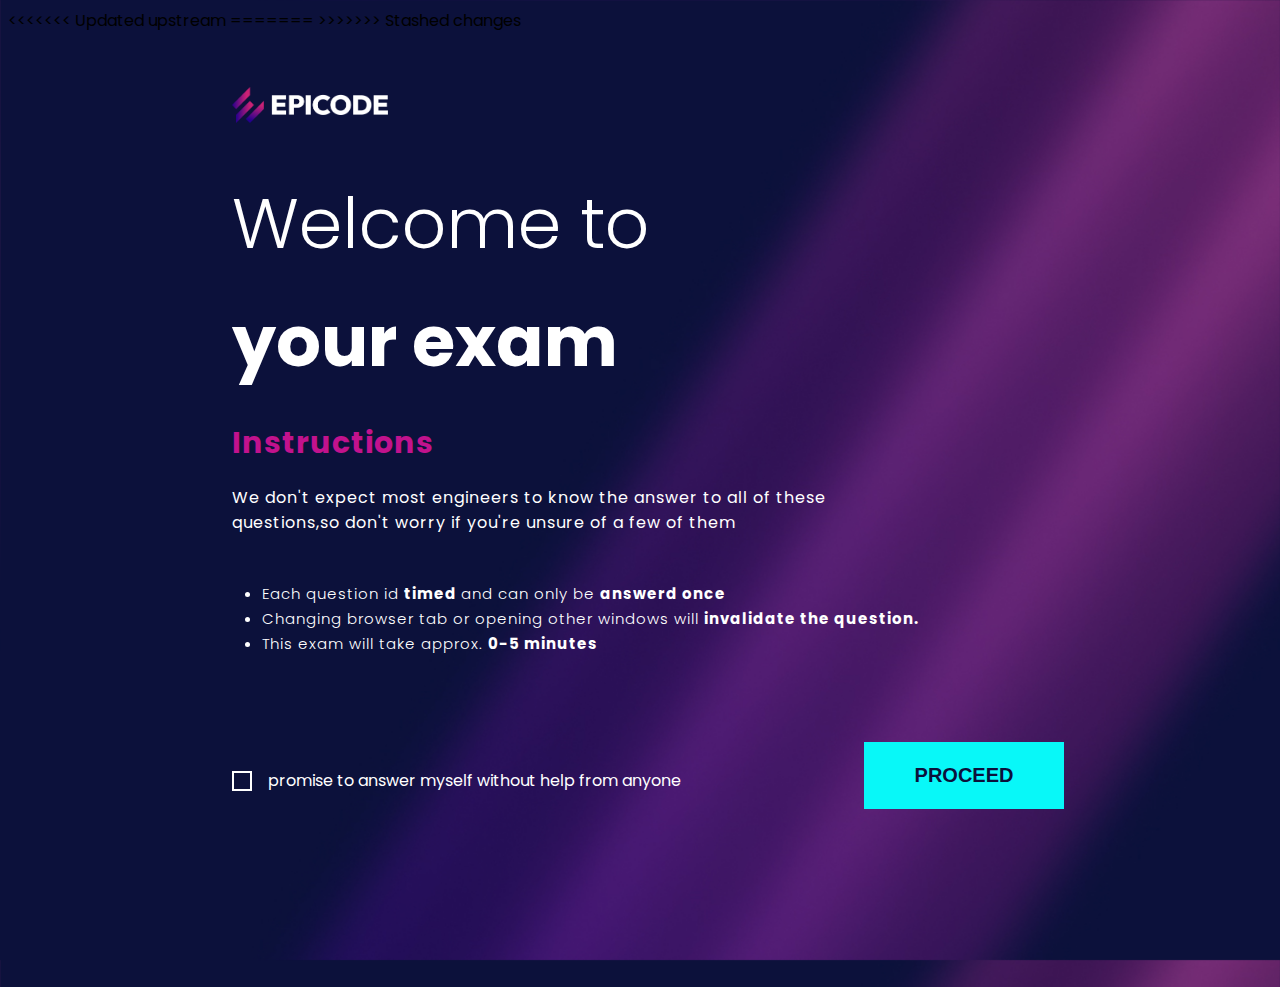
==== index.html @ f3312c11 "add-more-css-style" ====
<!DOCTYPE html>
<html lang="en">
  <head>
    <meta charset="UTF-8" />
    <meta http-equiv="X-UA-Compatible" content="IE=edge" />
    <meta name="viewport" content="width=device-width, initial-scale=1.0" />
    <link rel="stylesheet" href="style.css" />
<<<<<<< Updated upstream
    <link rel="preconnect" href="https://fonts.googleapis.com" />
    <link rel="preconnect" href="https://fonts.gstatic.com" crossorigin />
    <link
      href="https://fonts.googleapis.com/css2?family=Poppins:wght@100;200;300;400&family=Roboto:wght@300;400;500;700&display=swap"
      rel="stylesheet"
    />
=======

>>>>>>> Stashed changes
    <title>Benchmark-app</title>
  </head>
  <body>
    <div class="container">
      <div class="header">
        <div class="logo">
          <img id="logoImg" src="./assets/epicode_logo.png" alt="" />
        </div>
        <div class="content">
          <h1>Welcome to</h1>
          <h2>your exam</h2>
        </div>
        <div class="textContent">
          <h3>Instructions</h3>
          <p>
            We don't expect most engineers to know the answer to all of these<br />
            questions,so don't worry if you're unsure of a few of them
          </p>
          <ul>
            <li>
              Each question id <span>timed </span>and can only be
              <span>answerd once</span>
            </li>
            <li>
              Changing browser tab or opening other windows will
              <span>invalidate the question.</span>
            </li>
            <li>This exam will take approx. <span>0-5 minutes</span></li>
          </ul>
        </div>
        <div class="footerPart">
          <p>
            <input type="checkbox" />
            <label>
              <span class="custom-checkbox"></span
              ><span id="checkbocText">
                promise to answer myself without help from anyone</span
              >
            </label>
            <!-- <input type="checkbox" name="" id="checkBox" /> I promise to answer
            myself without help from anyone -->
          </p>
          <button id="prceedBtn">PROCEED</button>
        </div>
      </div>
    </div>
  </body>
</html>
---- style.css ----
<<<<<<< Updated upstream
*{
    margin: 0;
    padding: 0;
}
body{
    background-image: url("./assets/bg.jpg");
    width: 100%;
    height: 100vh;
    position: relative;
    font-family: 'Poppins', sans-serif;
    background-size: cover;
}
/* main container */
.container{
    width: 70%;
    height: 100vh;
    /* background-color: aqua;  */
    position: relative;
    margin: 0 auto;
    top: 8vh;
}
/* logo div */
.logo{
    height: 100px;
}
#logoImg{
    height: 50px;
}
.content{
    color: white;
    line-height: 85px;
}
h1{
    font-weight: 300;
    font-size: 100px;
}
h2{
    font-weight: bolder;
    font-size: 100px;
}
.textContent{
    margin-top: 60px;
    color: white;
    line-height: 25px !important;
}
.textContent p{
    margin-top: 20px;
    letter-spacing: 1px;
}
h3{
   color: #c2128d;
   font-size: 30px; 
   top: 20px;
   letter-spacing: 1px;
}
.footerPart{
    display: flex;
    justify-content: space-between;
}
ul{
    padding: 30px;
}
ul span{
    font-weight: bold;
}
li{
    font-size: 15px;
    font-weight: 300;
    letter-spacing: 1px;
}
.footerPart{
    position: relative;
    top: 30px;
    width: 100%;
    margin: 0 auto;
    color: white;
}

#prceedBtn{
    padding: 15px 40px;
    font-size: 20px;
    font-weight: bold;
    background-color: rgb(8, 248, 248);
    border: none;
    width: 200px;
    margin-top: -10px;
}
#prceedBtn:hover{
    box-shadow: rgba(50, 204, 243, 0.973) 2px 2px 29px 0px;
    transition: box-shadow 0.3s ease-in;
}

[type="checkbox"] {
    opacity: 0;
    position: absolute;
    align-items: center;
}

.custom-checkbox {
    min-width: 1rem;
    min-height: 1rem;
    margin-right: 0.75em;
    border: 2px solid currentColor;
    display: inline-block;
    margin-bottom: -5px;
    cursor: pointer;
}

[type="checkbox"]:checked+label .custom-checkbox {
    border-color: rgb(255, 255, 255);
    background: rgb(255, 255, 255);
    box-shadow: inset 0 0 0 2px white;
}
/* #checkbocText{
    padding-bottom: 15px;
} */
=======
@import url("https://fonts.googleapis.com/css2?family=Inter:wght@100;200;300;400;500;600;700;800;900&family=Roboto+Mono:ital,wght@0,100;0,200;0,300;0,400;0,500;0,600;0,700;1,100;1,200;1,300;1,400;1,500;1,600;1,700&family=Outfit:wght@100;200;300;400;500;600;700;800;900&display=swap");
* {
  margin: 0;
  padding: 0;
}
body {
  background-image: url("./assets/bg.jpg");
  width: 100%;
  height: 100vh;
  position: relative;
  font-family: "Poppins", sans-serif;
  background-size: cover;
  overflow: hidden;
}
/* main container */
.container {
  width: 65%;
  height: 100vh;
  /* background-color: aqua;  */
  position: relative;
  margin: 0 auto;
  top: 6vh;
}
/* logo div */
.logo {
  height: 60px;
}
#logoImg {
  height: 36px;
}
.content {
  margin-top: 40px;
  color: white;
  line-height: 60px;
}
h1 {
  font-weight: 300;
  font-size: 70px;
}
h2 {
  font-weight: bolder;
  font-size: 70px;
}
.textContent {
  margin-top: 50px;
  color: white;
  line-height: 25px !important;
}
.textContent p {
  margin-top: 20px;
  letter-spacing: 1px;
}
h3 {
  color: #c2128d;
  font-size: 30px;
  top: 20px;
  letter-spacing: 1px;
}

ul {
  padding: 30px;
}
ul span {
  font-weight: bold;
}
li {
  font-size: 15px;
  font-weight: 300;
  letter-spacing: 1px;
}
.footerPart {
  display: flex;
  justify-content: space-between;
  position: relative;
  top: 50px;
  width: 100%;
  margin: 0 auto;
  color: white;
}

#prceedBtn {
  padding: 15px 40px;
  font-size: 20px;
  font-weight: bold;
  background-color: rgb(8, 248, 248);
  border: none;
  width: 200px;
  margin-top: -10px;
  color: #0b113b;
}
#prceedBtn:hover {
  box-shadow: rgba(50, 204, 243, 0.973) 2px 2px 29px 0px;
  transition: box-shadow 0.3s ease-in;
}

[type="checkbox"] {
  opacity: 0;
  position: absolute;
  align-items: center;
}

.custom-checkbox {
  min-width: 1rem;
  min-height: 1rem;
  margin-right: 0.75em;
  border: 2px solid currentColor;
  display: inline-block;
  margin-bottom: -5px;
  cursor: pointer;
}

[type="checkbox"]:checked + label .custom-checkbox {
  border-color: rgb(255, 255, 255);
  background: rgb(255, 255, 255);
  box-shadow: inset 0 0 0 2px white;
}
/* #checkbocText{
    padding-bottom: 15px;
} */
>>>>>>> Stashed changes
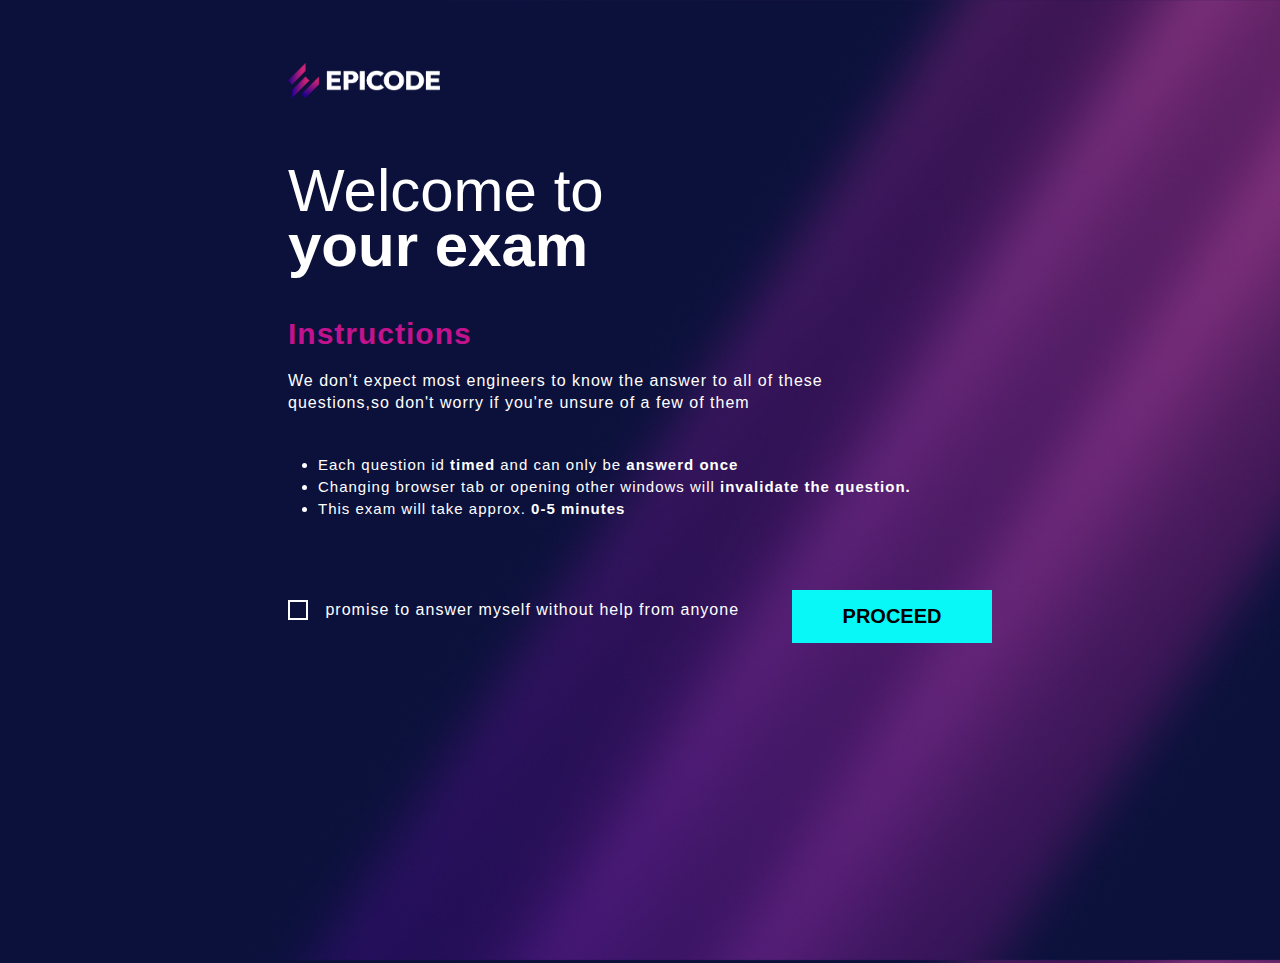
==== commit caf90914: "Corections-font-margins" ====
--- a/index.html
+++ b/index.html
@@ -5,16 +5,14 @@
     <meta http-equiv="X-UA-Compatible" content="IE=edge" />
     <meta name="viewport" content="width=device-width, initial-scale=1.0" />
     <link rel="stylesheet" href="style.css" />
-<<<<<<< Updated upstream
+
     <link rel="preconnect" href="https://fonts.googleapis.com" />
     <link rel="preconnect" href="https://fonts.gstatic.com" crossorigin />
     <link
       href="https://fonts.googleapis.com/css2?family=Poppins:wght@100;200;300;400&family=Roboto:wght@300;400;500;700&display=swap"
       rel="stylesheet"
     />
-=======
 
->>>>>>> Stashed changes
     <title>Benchmark-app</title>
   </head>
   <body>
--- a/style.css
+++ b/style.css
@@ -1,122 +1,3 @@
-<<<<<<< Updated upstream
-*{
-    margin: 0;
-    padding: 0;
-}
-body{
-    background-image: url("./assets/bg.jpg");
-    width: 100%;
-    height: 100vh;
-    position: relative;
-    font-family: 'Poppins', sans-serif;
-    background-size: cover;
-}
-/* main container */
-.container{
-    width: 70%;
-    height: 100vh;
-    /* background-color: aqua;  */
-    position: relative;
-    margin: 0 auto;
-    top: 8vh;
-}
-/* logo div */
-.logo{
-    height: 100px;
-}
-#logoImg{
-    height: 50px;
-}
-.content{
-    color: white;
-    line-height: 85px;
-}
-h1{
-    font-weight: 300;
-    font-size: 100px;
-}
-h2{
-    font-weight: bolder;
-    font-size: 100px;
-}
-.textContent{
-    margin-top: 60px;
-    color: white;
-    line-height: 25px !important;
-}
-.textContent p{
-    margin-top: 20px;
-    letter-spacing: 1px;
-}
-h3{
-   color: #c2128d;
-   font-size: 30px; 
-   top: 20px;
-   letter-spacing: 1px;
-}
-.footerPart{
-    display: flex;
-    justify-content: space-between;
-}
-ul{
-    padding: 30px;
-}
-ul span{
-    font-weight: bold;
-}
-li{
-    font-size: 15px;
-    font-weight: 300;
-    letter-spacing: 1px;
-}
-.footerPart{
-    position: relative;
-    top: 30px;
-    width: 100%;
-    margin: 0 auto;
-    color: white;
-}
-
-#prceedBtn{
-    padding: 15px 40px;
-    font-size: 20px;
-    font-weight: bold;
-    background-color: rgb(8, 248, 248);
-    border: none;
-    width: 200px;
-    margin-top: -10px;
-}
-#prceedBtn:hover{
-    box-shadow: rgba(50, 204, 243, 0.973) 2px 2px 29px 0px;
-    transition: box-shadow 0.3s ease-in;
-}
-
-[type="checkbox"] {
-    opacity: 0;
-    position: absolute;
-    align-items: center;
-}
-
-.custom-checkbox {
-    min-width: 1rem;
-    min-height: 1rem;
-    margin-right: 0.75em;
-    border: 2px solid currentColor;
-    display: inline-block;
-    margin-bottom: -5px;
-    cursor: pointer;
-}
-
-[type="checkbox"]:checked+label .custom-checkbox {
-    border-color: rgb(255, 255, 255);
-    background: rgb(255, 255, 255);
-    box-shadow: inset 0 0 0 2px white;
-}
-/* #checkbocText{
-    padding-bottom: 15px;
-} */
-=======
-@import url("https://fonts.googleapis.com/css2?family=Inter:wght@100;200;300;400;500;600;700;800;900&family=Roboto+Mono:ital,wght@0,100;0,200;0,300;0,400;0,500;0,600;0,700;1,100;1,200;1,300;1,400;1,500;1,600;1,700&family=Outfit:wght@100;200;300;400;500;600;700;800;900&display=swap");
 * {
   margin: 0;
   padding: 0;
@@ -126,65 +7,74 @@
   width: 100%;
   height: 100vh;
   position: relative;
-  font-family: "Poppins", sans-serif;
+  /* font-family: 'Inter', sans-serif; */
+  /* font-family: 'Outfit', sans-serif; */
   background-size: cover;
-  overflow: hidden;
 }
 /* main container */
 .container {
-  width: 65%;
+  width: 55%;
   height: 100vh;
   /* background-color: aqua;  */
   position: relative;
   margin: 0 auto;
-  top: 6vh;
+  top: 7vh;
 }
 /* logo div */
 .logo {
-  height: 60px;
+  height: 40px;
+  margin-bottom: 60px;
 }
 #logoImg {
-  height: 36px;
+  height: 35px;
 }
 .content {
-  margin-top: 40px;
   color: white;
-  line-height: 60px;
+  line-height: 55px;
 }
 h1 {
-  font-weight: 300;
-  font-size: 70px;
+  font-weight: lighter;
+  font-size: 60px;
+  /* font-family: 'Inter', sans-serif; */
+  font-family: "Outfit", sans-serif;
 }
 h2 {
   font-weight: bolder;
-  font-size: 70px;
+  font-size: 60px;
+  /* font-family: 'Inter', sans-serif; */
+  font-family: "Outfit", sans-serif;
 }
 .textContent {
   margin-top: 50px;
   color: white;
-  line-height: 25px !important;
+  line-height: 22px;
 }
 .textContent p {
-  margin-top: 20px;
+  margin-top: 25px;
   letter-spacing: 1px;
+  font-family: "Inter", sans-serif;
 }
 h3 {
   color: #c2128d;
   font-size: 30px;
   top: 20px;
   letter-spacing: 1px;
+  font-family: "Outfit", sans-serif;
 }
 
 ul {
+  margin-top: 10px;
   padding: 30px;
 }
 ul span {
   font-weight: bold;
+  font-family: "Inter", sans-serif;
 }
 li {
   font-size: 15px;
-  font-weight: 300;
+  font-weight: 200;
   letter-spacing: 1px;
+  font-family: "Inter", sans-serif;
 }
 .footerPart {
   display: flex;
@@ -194,6 +84,9 @@
   width: 100%;
   margin: 0 auto;
   color: white;
+  font-family: "Inter", sans-serif;
+  letter-spacing: 1px;
+  font-weight: 200;
 }
 
 #prceedBtn {
@@ -204,7 +97,6 @@
   border: none;
   width: 200px;
   margin-top: -10px;
-  color: #0b113b;
 }
 #prceedBtn:hover {
   box-shadow: rgba(50, 204, 243, 0.973) 2px 2px 29px 0px;
@@ -235,4 +127,3 @@
 /* #checkbocText{
     padding-bottom: 15px;
 } */
->>>>>>> Stashed changes
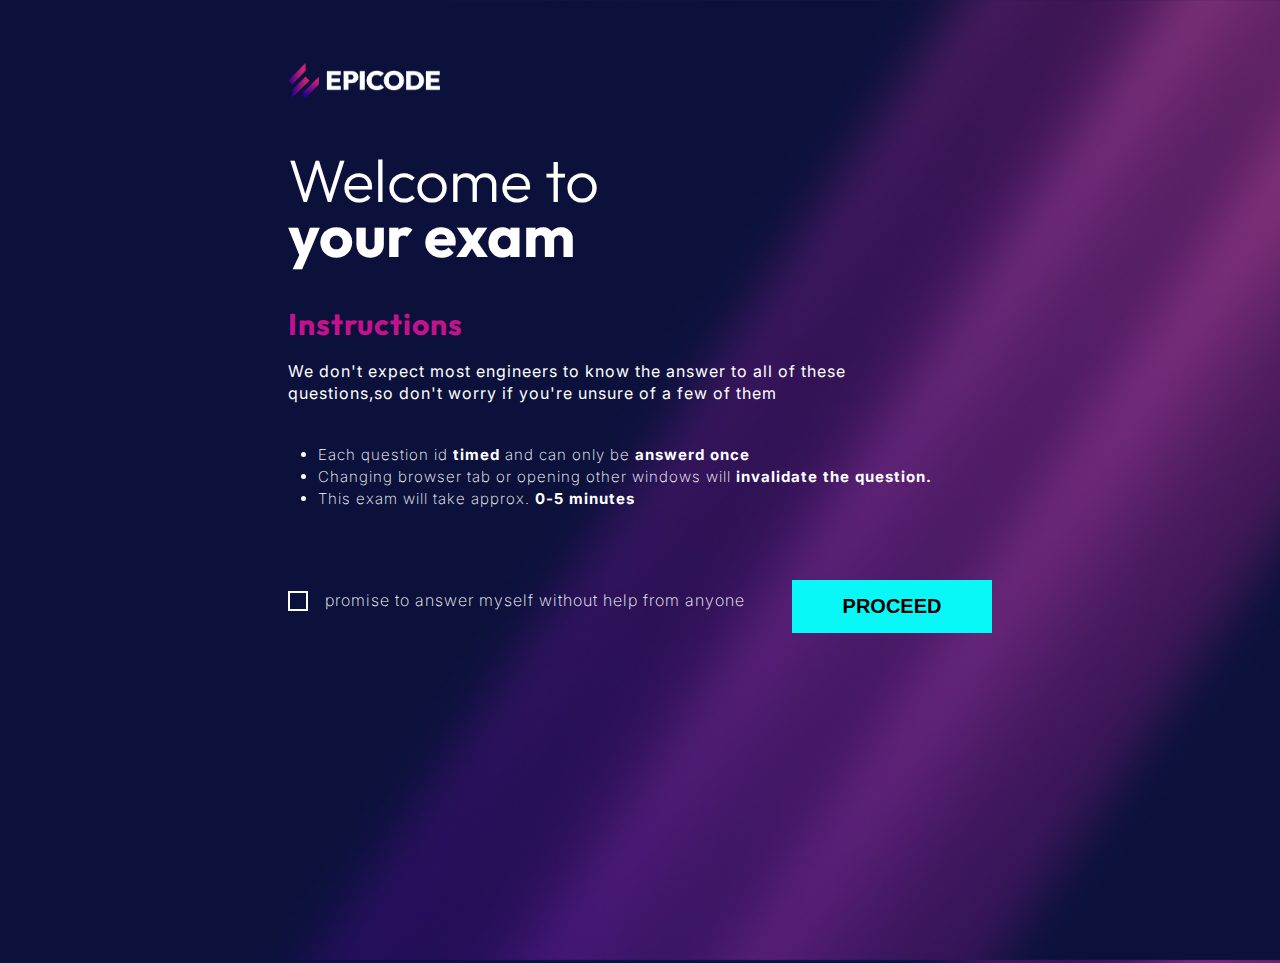
==== commit dce63e9b: "font-corrections" ====
--- a/index.html
+++ b/index.html
@@ -9,7 +9,7 @@
     <link rel="preconnect" href="https://fonts.googleapis.com" />
     <link rel="preconnect" href="https://fonts.gstatic.com" crossorigin />
     <link
-      href="https://fonts.googleapis.com/css2?family=Poppins:wght@100;200;300;400&family=Roboto:wght@300;400;500;700&display=swap"
+      href="https://fonts.googleapis.com/css2?family=Inter:wght@100;200;300;400;500;600&family=Outfit:wght@100;200;300;400;500;600;700;800;900&display=swap"
       rel="stylesheet"
     />
 
--- a/style.css
+++ b/style.css
@@ -23,7 +23,7 @@
 /* logo div */
 .logo {
   height: 40px;
-  margin-bottom: 60px;
+  margin-bottom: 50px;
 }
 #logoImg {
   height: 35px;
@@ -33,13 +33,13 @@
   line-height: 55px;
 }
 h1 {
-  font-weight: lighter;
+  font-weight: 300;
   font-size: 60px;
   /* font-family: 'Inter', sans-serif; */
   font-family: "Outfit", sans-serif;
 }
 h2 {
-  font-weight: bolder;
+  font-weight: bold;
   font-size: 60px;
   /* font-family: 'Inter', sans-serif; */
   font-family: "Outfit", sans-serif;
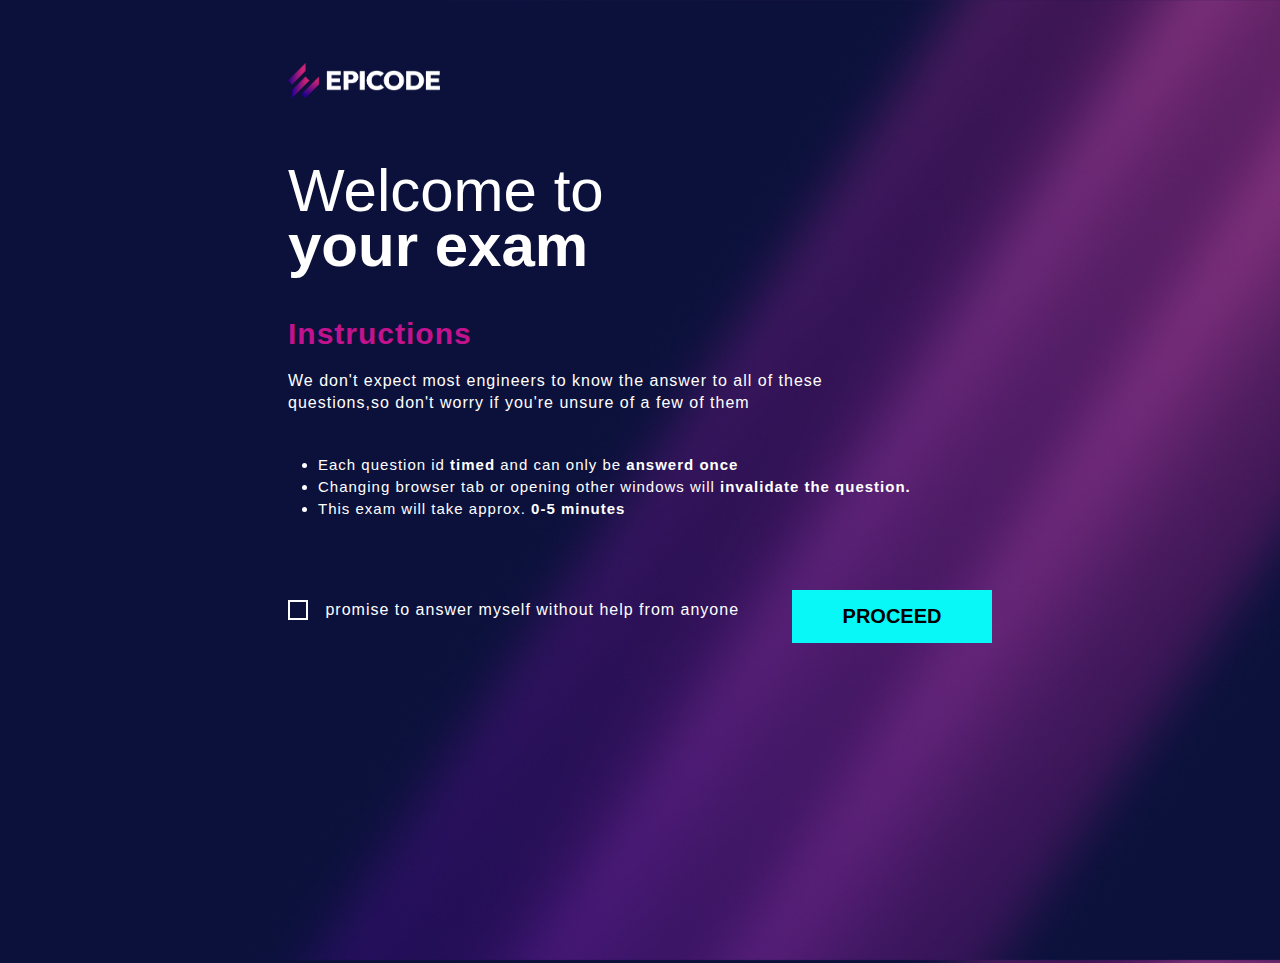
==== commit 89343841: "updating-welcome-page-js" ====
--- a/index.html
+++ b/index.html
@@ -9,7 +9,7 @@
     <link rel="preconnect" href="https://fonts.googleapis.com" />
     <link rel="preconnect" href="https://fonts.gstatic.com" crossorigin />
     <link
-      href="https://fonts.googleapis.com/css2?family=Inter:wght@100;200;300;400;500;600&family=Outfit:wght@100;200;300;400;500;600;700;800;900&display=swap"
+      href="https://fonts.googleapis.com/css2?family=Poppins:wght@100;200;300;400&family=Roboto:wght@300;400;500;700&display=swap"
       rel="stylesheet"
     />
 
@@ -45,7 +45,7 @@
         </div>
         <div class="footerPart">
           <p>
-            <input type="checkbox" />
+            <input id="check-box" type="checkbox" />
             <label>
               <span class="custom-checkbox"></span
               ><span id="checkbocText">
@@ -59,5 +59,6 @@
         </div>
       </div>
     </div>
+    <script type="text/javascript" src="benchmark.js"></script>
   </body>
 </html>
--- a/style.css
+++ b/style.css
@@ -11,6 +11,9 @@
   /* font-family: 'Outfit', sans-serif; */
   background-size: cover;
 }
+.display-not{
+  display:none
+}
 /* main container */
 .container {
   width: 55%;
@@ -23,7 +26,7 @@
 /* logo div */
 .logo {
   height: 40px;
-  margin-bottom: 50px;
+  margin-bottom: 60px;
 }
 #logoImg {
   height: 35px;
@@ -33,13 +36,13 @@
   line-height: 55px;
 }
 h1 {
-  font-weight: 300;
+  font-weight: lighter;
   font-size: 60px;
   /* font-family: 'Inter', sans-serif; */
   font-family: "Outfit", sans-serif;
 }
 h2 {
-  font-weight: bold;
+  font-weight: bolder;
   font-size: 60px;
   /* font-family: 'Inter', sans-serif; */
   font-family: "Outfit", sans-serif;
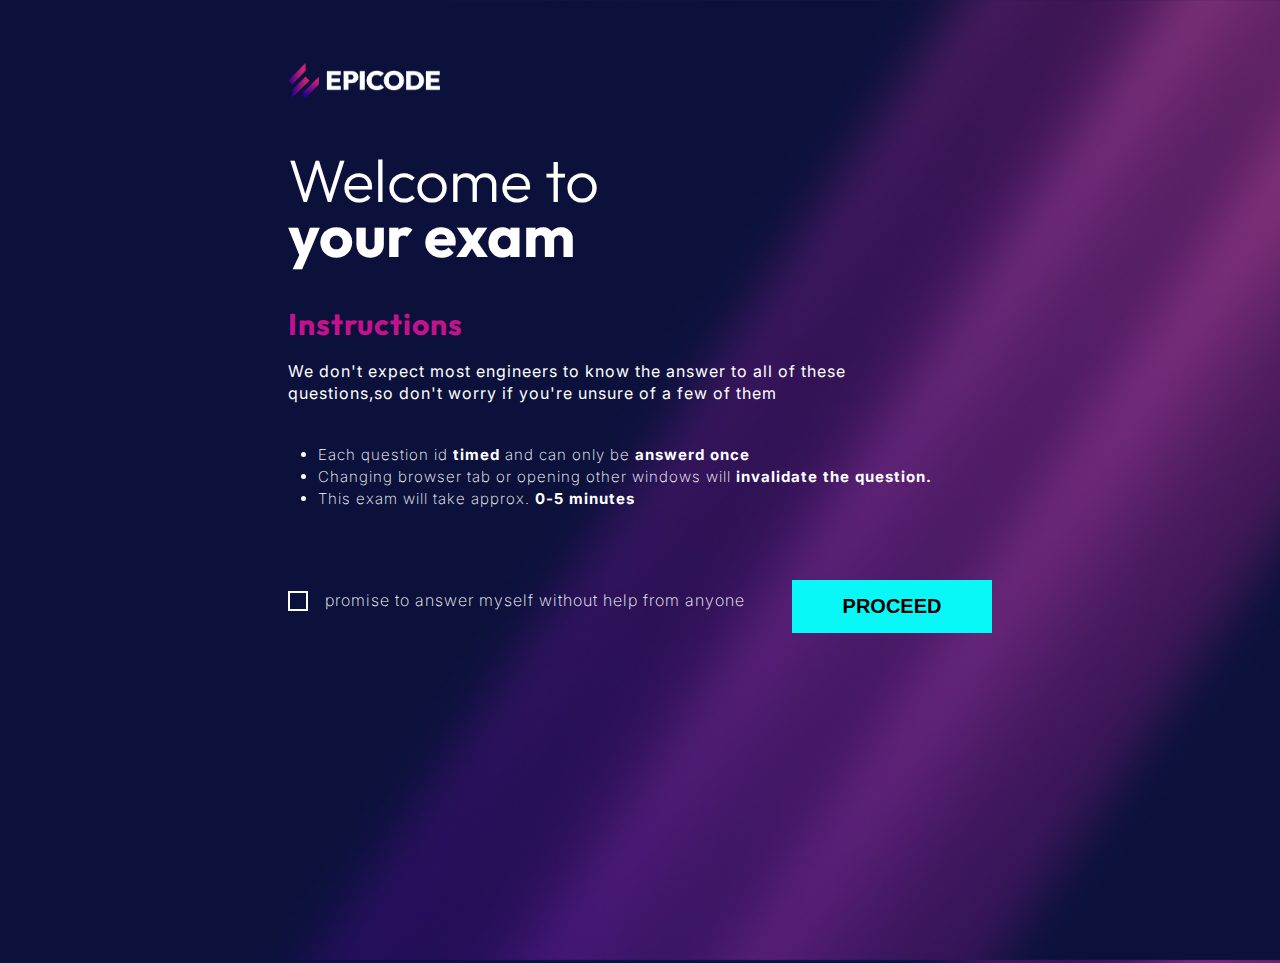
==== commit 3aed310a: "Merge branch 'feature-welcome-page' of https://github.com/SimonKovacsp22/Banchmark-App into feature-" ====
--- a/index.html
+++ b/index.html
@@ -9,7 +9,7 @@
     <link rel="preconnect" href="https://fonts.googleapis.com" />
     <link rel="preconnect" href="https://fonts.gstatic.com" crossorigin />
     <link
-      href="https://fonts.googleapis.com/css2?family=Poppins:wght@100;200;300;400&family=Roboto:wght@300;400;500;700&display=swap"
+      href="https://fonts.googleapis.com/css2?family=Inter:wght@100;200;300;400;500;600&family=Outfit:wght@100;200;300;400;500;600;700;800;900&display=swap"
       rel="stylesheet"
     />
 
--- a/style.css
+++ b/style.css
@@ -26,7 +26,7 @@
 /* logo div */
 .logo {
   height: 40px;
-  margin-bottom: 60px;
+  margin-bottom: 50px;
 }
 #logoImg {
   height: 35px;
@@ -36,13 +36,13 @@
   line-height: 55px;
 }
 h1 {
-  font-weight: lighter;
+  font-weight: 300;
   font-size: 60px;
   /* font-family: 'Inter', sans-serif; */
   font-family: "Outfit", sans-serif;
 }
 h2 {
-  font-weight: bolder;
+  font-weight: bold;
   font-size: 60px;
   /* font-family: 'Inter', sans-serif; */
   font-family: "Outfit", sans-serif;
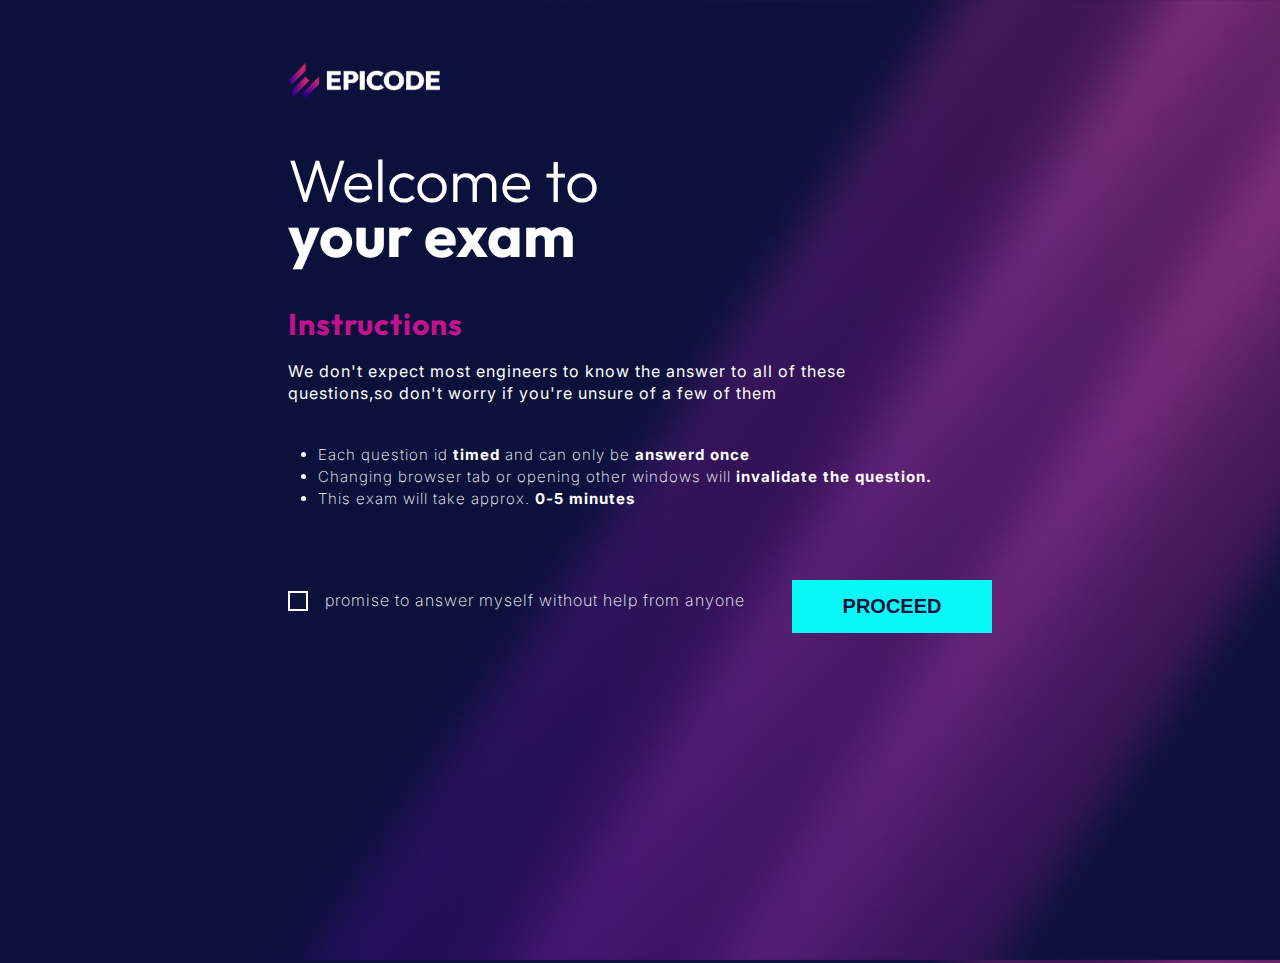
==== commit 651eb303: "Create-file-structure" ====
--- a/index.html
+++ b/index.html
@@ -4,7 +4,7 @@
     <meta charset="UTF-8" />
     <meta http-equiv="X-UA-Compatible" content="IE=edge" />
     <meta name="viewport" content="width=device-width, initial-scale=1.0" />
-    <link rel="stylesheet" href="style.css" />
+    <link rel="stylesheet" href="./css-file/style.css" />
 
     <link rel="preconnect" href="https://fonts.googleapis.com" />
     <link rel="preconnect" href="https://fonts.gstatic.com" crossorigin />
@@ -13,7 +13,7 @@
       rel="stylesheet"
     />
 
-    <title>Benchmark-app</title>
+    <title>Home Page</title>
   </head>
   <body>
     <div class="container">
@@ -55,10 +55,10 @@
             <!-- <input type="checkbox" name="" id="checkBox" /> I promise to answer
             myself without help from anyone -->
           </p>
-          <button id="prceedBtn">PROCEED</button>
+          <button id="prceedBtn"><a href="./benchmark.html">PROCEED</a></button>
         </div>
       </div>
     </div>
-    <script type="text/javascript" src="benchmark.js"></script>
+    <script type="text/javascript" src="./javascript-file/index.js"></script>
   </body>
 </html>
--- a/css-file/style.css
+++ b/css-file/style.css
@@ -0,0 +1,136 @@
+* {
+  margin: 0;
+  padding: 0;
+}
+body {
+  background-image: url("../assets/bg.jpg");
+  width: 100%;
+  height: 100vh;
+  position: relative;
+  /* font-family: 'Inter', sans-serif; */
+  /* font-family: 'Outfit', sans-serif; */
+  background-size: cover;
+}
+.display-not {
+  display: none;
+}
+/* main container */
+.container {
+  width: 55%;
+  height: 100vh;
+  /* background-color: aqua;  */
+  position: relative;
+  margin: 0 auto;
+  top: 7vh;
+}
+/* logo div */
+.logo {
+  height: 40px;
+  margin-bottom: 50px;
+}
+#logoImg {
+  height: 35px;
+}
+.content {
+  color: white;
+  line-height: 55px;
+}
+h1 {
+  font-weight: 300;
+  font-size: 60px;
+  /* font-family: 'Inter', sans-serif; */
+  font-family: "Outfit", sans-serif;
+}
+h2 {
+  font-weight: bold;
+  font-size: 60px;
+  /* font-family: 'Inter', sans-serif; */
+  font-family: "Outfit", sans-serif;
+}
+.textContent {
+  margin-top: 50px;
+  color: white;
+  line-height: 22px;
+}
+.textContent p {
+  margin-top: 25px;
+  letter-spacing: 1px;
+  font-family: "Inter", sans-serif;
+}
+h3 {
+  color: #c2128d;
+  font-size: 30px;
+  top: 20px;
+  letter-spacing: 1px;
+  font-family: "Outfit", sans-serif;
+}
+
+ul {
+  margin-top: 10px;
+  padding: 30px;
+}
+ul span {
+  font-weight: bold;
+  font-family: "Inter", sans-serif;
+}
+li {
+  font-size: 15px;
+  font-weight: 200;
+  letter-spacing: 1px;
+  font-family: "Inter", sans-serif;
+}
+.footerPart {
+  display: flex;
+  justify-content: space-between;
+  position: relative;
+  top: 50px;
+  width: 100%;
+  margin: 0 auto;
+  color: white;
+  font-family: "Inter", sans-serif;
+  letter-spacing: 1px;
+  font-weight: 200;
+}
+
+#prceedBtn {
+  padding: 15px 40px;
+  font-size: 20px;
+  font-weight: bold;
+  background-color: rgb(8, 248, 248);
+  border: none;
+  width: 200px;
+  margin-top: -10px;
+}
+#prceedBtn a {
+  text-decoration: none;
+  color: #0b113b;
+}
+#prceedBtn:hover {
+  box-shadow: rgba(50, 204, 243, 0.973) 2px 2px 29px 0px;
+  transition: box-shadow 0.3s ease-in;
+}
+
+[type="checkbox"] {
+  opacity: 0;
+  position: absolute;
+  align-items: center;
+}
+
+.custom-checkbox {
+  min-width: 1rem;
+  min-height: 1rem;
+  margin-right: 0.75em;
+  border: 2px solid currentColor;
+  display: inline-block;
+  margin-bottom: -5px;
+  cursor: pointer;
+}
+
+[type="checkbox"]:checked + label .custom-checkbox {
+  border-color: rgb(255, 255, 255);
+  background: rgb(255, 255, 255);
+  box-shadow: inset 0 0 0 2px white;
+}
+/* #checkbocText{
+    padding-bottom: 15px;
+} */
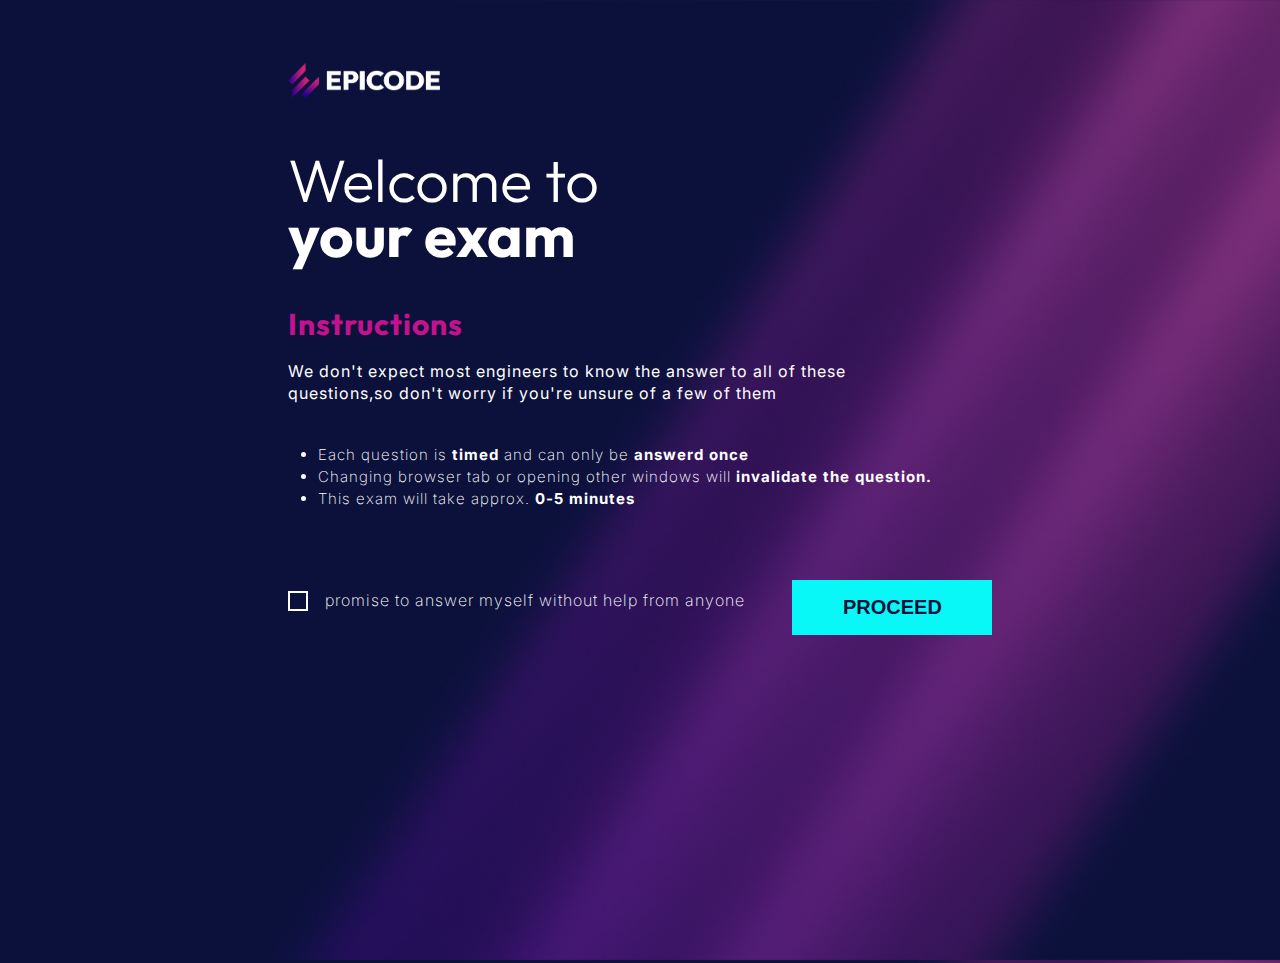
==== commit efb5f152: "update" ====
--- a/index.html
+++ b/index.html
@@ -33,7 +33,7 @@
           </p>
           <ul>
             <li>
-              Each question id <span>timed </span>and can only be
+              Each question is <span>timed </span>and can only be
               <span>answerd once</span>
             </li>
             <li>
--- a/css-file/style.css
+++ b/css-file/style.css
@@ -99,18 +99,32 @@
   background-color: rgb(8, 248, 248);
   border: none;
   width: 200px;
+  height: 55px;
   margin-top: -10px;
 }
 #prceedBtn a {
+  position: relative;
   text-decoration: none;
   color: #0b113b;
+  padding-top: 16px;
+  padding-bottom: 16px;
+  padding-left: 51px;
+  padding-right:51px;
+  cursor: default;
+  left: -40px;
 }
+.disable-pointer{
+  pointer-events: none;
+}
+
 #prceedBtn:hover {
   box-shadow: rgba(50, 204, 243, 0.973) 2px 2px 29px 0px;
   transition: box-shadow 0.3s ease-in;
 }
 
 [type="checkbox"] {
+  height:24px;
+  width:24px;
   opacity: 0;
   position: absolute;
   align-items: center;
